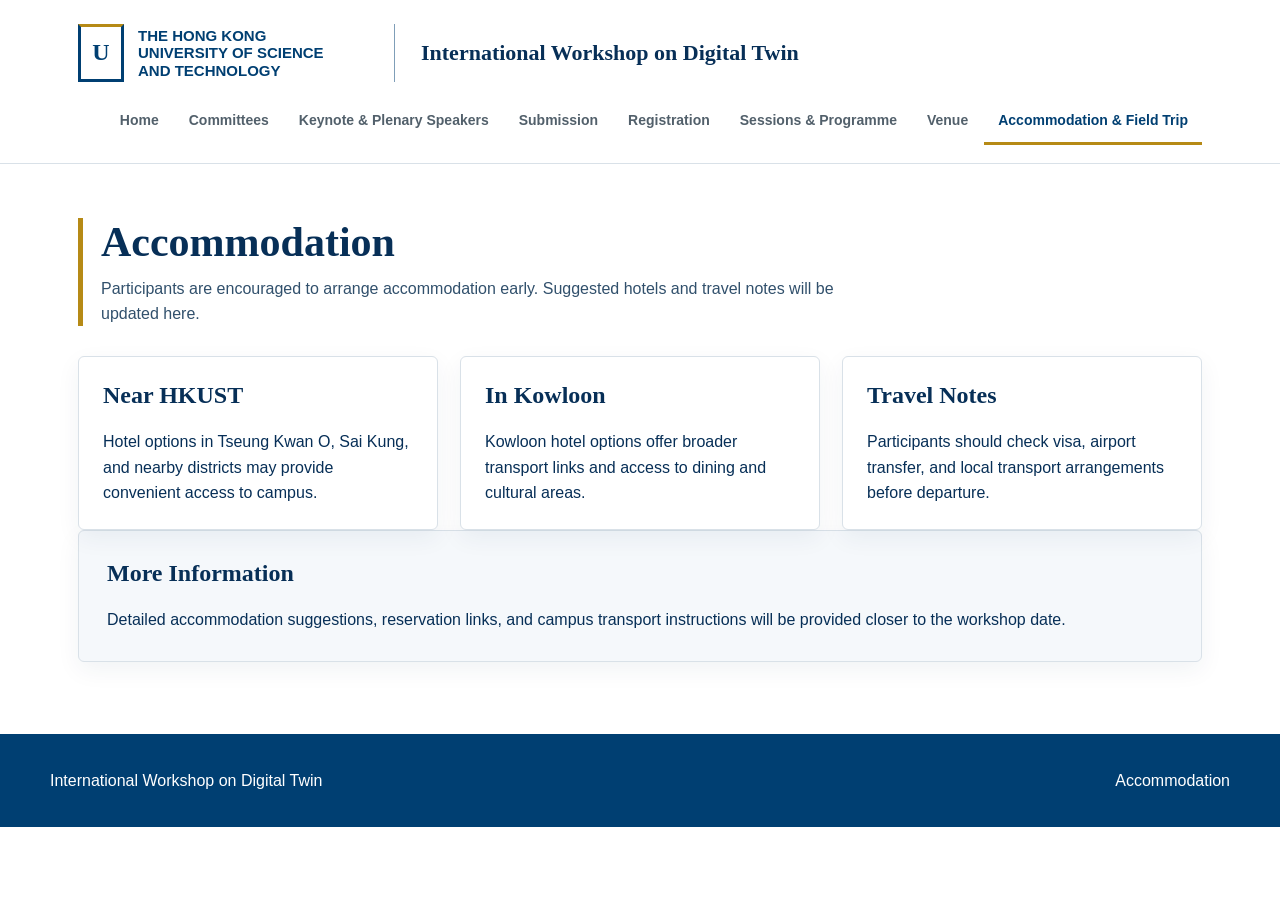
==== accommodation.html @ 2d739a2d "Add files via upload" ====
<!doctype html>
<html lang="en">
<head>
  <meta charset="utf-8">
  <meta name="viewport" content="width=device-width, initial-scale=1">
  <title>Accommodation | International Workshop on Digital Twin</title>
  <link rel="stylesheet" href="assets/styles.css">
</head>
<body data-page="accommodation">
  <header class="site-header">
    <div class="masthead"><a class="mark" href="index.html"><span class="crest">U</span><span class="university">The Hong Kong<br>University of Science<br>and Technology</span></a><span class="divider"></span><div class="workshop-title">International Workshop on Digital Twin</div></div>
    <nav class="nav" aria-label="Primary navigation"><a data-page="home" href="index.html">Home</a><a data-page="committees" href="committees.html">Committees</a><a data-page="speakers" href="speakers.html">Keynote &amp; Plenary Speakers</a><a data-page="submission" href="submission.html">Submission</a><a data-page="registration" href="registration.html">Registration</a><a data-page="programme" href="programme.html">Sessions &amp; Programme</a><a data-page="venue" href="venue.html">Venue</a><a data-page="accommodation" href="accommodation.html">Accommodation &amp; Field Trip</a></nav>
  </header>
  <main class="main">
    <div class="page-title"><h1>Accommodation</h1><p>Participants are encouraged to arrange accommodation early. Suggested hotels and travel notes will be updated here.</p></div>
    <section class="grid">
      <article class="card"><h2>Near HKUST</h2><p>Hotel options in Tseung Kwan O, Sai Kung, and nearby districts may provide convenient access to campus.</p></article>
      <article class="card"><h2>In Kowloon</h2><p>Kowloon hotel options offer broader transport links and access to dining and cultural areas.</p></article>
      <article class="card"><h2>Travel Notes</h2><p>Participants should check visa, airport transfer, and local transport arrangements before departure.</p></article>
    </section>
    <section class="notice"><h2>More Information</h2><p>Detailed accommodation suggestions, reservation links, and campus transport instructions will be provided closer to the workshop date.</p></section>
  </main>
  <footer class="site-footer"><div class="footer-inner"><p>International Workshop on Digital Twin</p><p>Accommodation</p></div></footer>
  <script src="assets/site.js"></script>
</body>
</html>
---- assets/styles.css ----
:root {
  --ink: #072f57;
  --ink-soft: #31506c;
  --hkust-blue: #003f72;
  --hkust-gold: #b68a16;
  --line: #d9e1e8;
  --panel: #f5f8fb;
  --white: #ffffff;
  --accent: #1c7c8c;
  --shadow: 0 18px 42px rgba(7, 47, 87, 0.12);
}

* {
  box-sizing: border-box;
}

body {
  margin: 0;
  color: var(--ink);
  font-family: "Aptos", "Segoe UI", sans-serif;
  background: var(--white);
  line-height: 1.58;
}

a {
  color: inherit;
  text-decoration: none;
}

.site-header {
  border-bottom: 1px solid var(--line);
  background: rgba(255, 255, 255, 0.96);
  position: sticky;
  top: 0;
  z-index: 20;
}

.masthead {
  max-width: 1180px;
  margin: 0 auto;
  padding: 24px 28px 16px;
  display: flex;
  align-items: center;
  gap: 26px;
}

.mark {
  display: flex;
  align-items: center;
  gap: 14px;
  min-width: 290px;
}

.crest {
  width: 46px;
  height: 58px;
  border: 3px solid var(--hkust-blue);
  border-top-color: var(--hkust-gold);
  display: grid;
  place-items: center;
  font-family: Georgia, serif;
  font-size: 24px;
  font-weight: 700;
  color: var(--hkust-blue);
}

.university {
  font-size: 15px;
  line-height: 1.15;
  text-transform: uppercase;
  color: var(--hkust-blue);
  font-weight: 650;
}

.divider {
  width: 1px;
  align-self: stretch;
  background: var(--hkust-blue);
  opacity: 0.5;
}

.workshop-title {
  font-family: Georgia, "Times New Roman", serif;
  font-size: 22px;
  line-height: 1.22;
  font-weight: 700;
  max-width: 560px;
}

.nav {
  max-width: 1180px;
  margin: 0 auto;
  padding: 0 28px 18px;
  display: flex;
  justify-content: flex-end;
  gap: 2px;
  flex-wrap: wrap;
}

.nav a {
  padding: 11px 14px;
  color: #52606b;
  font-weight: 650;
  font-size: 14px;
  border-bottom: 3px solid transparent;
}

.nav a:hover,
.nav a.active {
  color: var(--hkust-blue);
  border-bottom-color: var(--hkust-gold);
}

.hero {
  min-height: 430px;
  display: grid;
  align-items: end;
  background:
    linear-gradient(90deg, rgba(0, 63, 114, 0.94), rgba(0, 63, 114, 0.74) 48%, rgba(0, 63, 114, 0.2)),
    url("hero-digital-twin.svg") center right / cover no-repeat;
}

.hero-inner {
  width: min(1180px, 100%);
  margin: 0 auto;
  padding: 76px 28px 58px;
  color: var(--white);
}

.eyebrow {
  margin: 0 0 16px;
  color: #f3d47b;
  font-weight: 700;
  text-transform: uppercase;
  font-size: 13px;
}

h1,
h2,
h3 {
  font-family: Georgia, "Times New Roman", serif;
  line-height: 1.18;
  color: var(--ink);
}

.hero h1 {
  margin: 0;
  color: var(--white);
  max-width: 760px;
  font-size: clamp(36px, 6vw, 66px);
  font-weight: 700;
}

.hero .lead {
  max-width: 720px;
  margin: 20px 0 0;
  font-size: 19px;
  color: #e7f1f8;
}

.hero-actions {
  margin-top: 30px;
  display: flex;
  gap: 12px;
  flex-wrap: wrap;
}

.button {
  display: inline-flex;
  align-items: center;
  min-height: 44px;
  padding: 10px 18px;
  border: 1px solid rgba(255, 255, 255, 0.62);
  font-weight: 750;
  background: var(--white);
  color: var(--hkust-blue);
}

.button.secondary {
  background: transparent;
  color: var(--white);
}

.main {
  max-width: 1180px;
  margin: 0 auto;
  padding: 54px 28px 72px;
}

.page-title {
  margin-bottom: 30px;
  border-left: 5px solid var(--hkust-gold);
  padding-left: 18px;
}

.page-title h1 {
  margin: 0 0 8px;
  font-size: 42px;
}

.page-title p {
  margin: 0;
  color: var(--ink-soft);
  max-width: 760px;
}

.grid {
  display: grid;
  grid-template-columns: repeat(3, minmax(0, 1fr));
  gap: 22px;
}

.two-col {
  display: grid;
  grid-template-columns: 1.15fr 0.85fr;
  gap: 34px;
  align-items: start;
}

.card,
.notice,
.person,
.schedule-row {
  border: 1px solid var(--line);
  background: var(--white);
  border-radius: 6px;
  box-shadow: 0 8px 24px rgba(7, 47, 87, 0.06);
}

.card {
  padding: 24px;
}

.card h2,
.card h3,
.notice h2 {
  margin-top: 0;
}

.card p:last-child,
.notice p:last-child {
  margin-bottom: 0;
}

.notice {
  padding: 28px;
  background: var(--panel);
}

.fact-list {
  margin: 0;
  padding: 0;
  list-style: none;
  border-top: 1px solid var(--line);
}

.fact-list li {
  padding: 15px 0;
  border-bottom: 1px solid var(--line);
  display: grid;
  grid-template-columns: 150px 1fr;
  gap: 18px;
}

.fact-list strong {
  color: var(--hkust-blue);
}

.person {
  padding: 20px;
}

.person .role {
  color: var(--accent);
  font-weight: 750;
  margin: 0 0 8px;
}

.person h3 {
  margin: 0;
}

.person p {
  color: var(--ink-soft);
}

.schedule {
  display: grid;
  gap: 14px;
}

.schedule-row {
  display: grid;
  grid-template-columns: 140px 1fr;
  gap: 18px;
  padding: 18px 20px;
}

.time {
  color: var(--hkust-blue);
  font-weight: 800;
}

.venue-band {
  min-height: 270px;
  margin: 28px 0;
  display: grid;
  align-items: end;
  padding: 30px;
  color: var(--white);
  background:
    linear-gradient(180deg, rgba(0, 63, 114, 0.1), rgba(0, 63, 114, 0.88)),
    url("hero-digital-twin.svg") center / cover no-repeat;
}

.venue-band h2 {
  color: var(--white);
  margin: 0;
  max-width: 640px;
}

.site-footer {
  background: var(--hkust-blue);
  color: var(--white);
  padding: 34px 28px;
}

.footer-inner {
  max-width: 1180px;
  margin: 0 auto;
  display: flex;
  justify-content: space-between;
  gap: 24px;
  flex-wrap: wrap;
}

.footer-inner p {
  margin: 0;
}

@media (max-width: 850px) {
  .masthead {
    align-items: flex-start;
    flex-direction: column;
  }

  .divider {
    display: none;
  }

  .nav {
    justify-content: flex-start;
  }

  .hero {
    min-height: 520px;
  }

  .grid,
  .two-col {
    grid-template-columns: 1fr;
  }

  .fact-list li,
  .schedule-row {
    grid-template-columns: 1fr;
  }
}

@media (max-width: 540px) {
  .masthead,
  .nav,
  .hero-inner,
  .main {
    padding-left: 18px;
    padding-right: 18px;
  }

  .mark {
    min-width: 0;
  }

  .page-title h1 {
    font-size: 34px;
  }
}
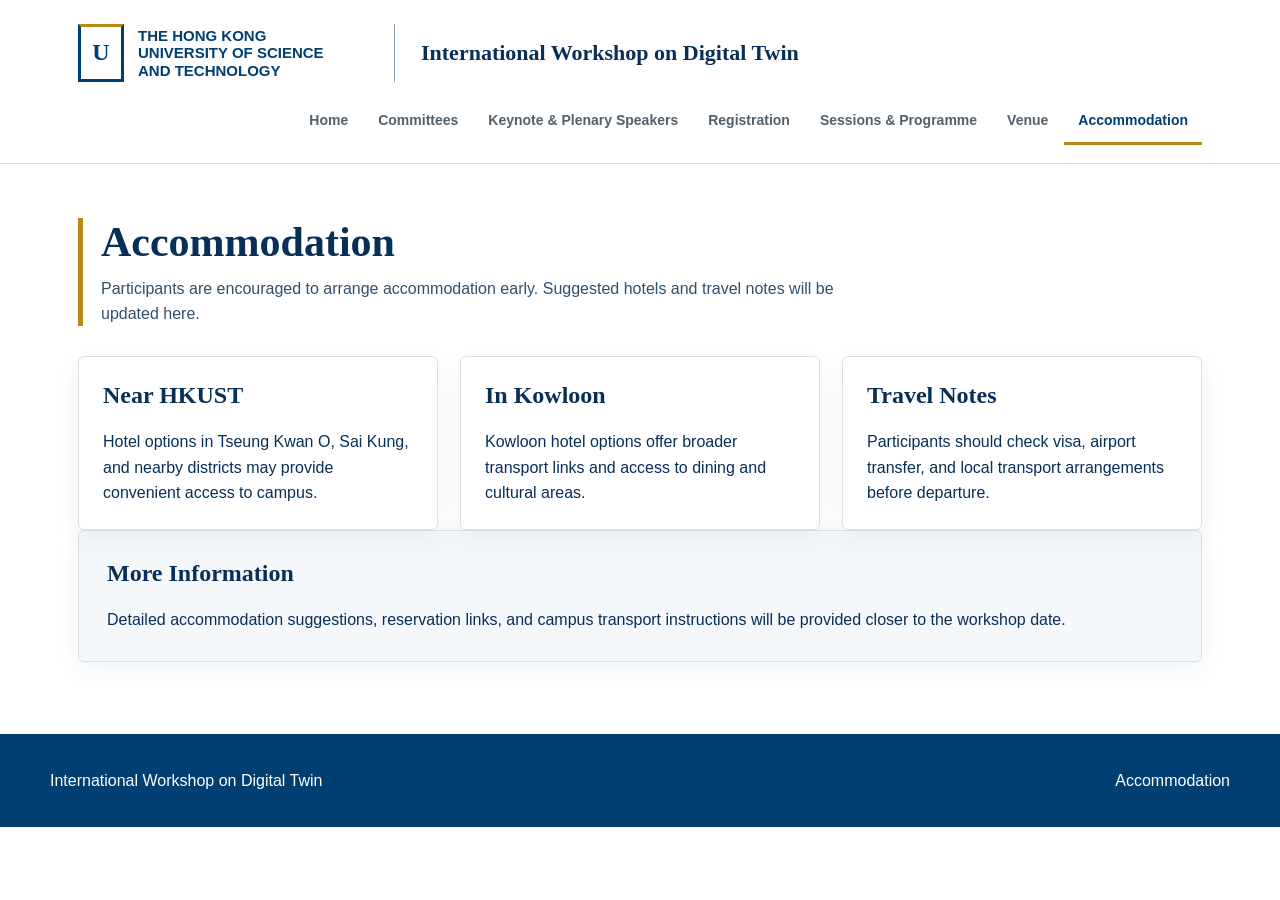
==== commit 847dfd0c: "Add files via upload" ====
--- a/accommodation.html
+++ b/accommodation.html
@@ -9,7 +9,7 @@
 <body data-page="accommodation">
   <header class="site-header">
     <div class="masthead"><a class="mark" href="index.html"><span class="crest">U</span><span class="university">The Hong Kong<br>University of Science<br>and Technology</span></a><span class="divider"></span><div class="workshop-title">International Workshop on Digital Twin</div></div>
-    <nav class="nav" aria-label="Primary navigation"><a data-page="home" href="index.html">Home</a><a data-page="committees" href="committees.html">Committees</a><a data-page="speakers" href="speakers.html">Keynote &amp; Plenary Speakers</a><a data-page="submission" href="submission.html">Submission</a><a data-page="registration" href="registration.html">Registration</a><a data-page="programme" href="programme.html">Sessions &amp; Programme</a><a data-page="venue" href="venue.html">Venue</a><a data-page="accommodation" href="accommodation.html">Accommodation &amp; Field Trip</a></nav>
+    <nav class="nav" aria-label="Primary navigation"><a data-page="home" href="index.html">Home</a><a data-page="committees" href="committees.html">Committees</a><a data-page="speakers" href="speakers.html">Keynote &amp; Plenary Speakers</a><a data-page="registration" href="registration.html">Registration</a><a data-page="programme" href="programme.html">Sessions &amp; Programme</a><a data-page="venue" href="venue.html">Venue</a><a data-page="accommodation" href="accommodation.html">Accommodation</a></nav>
   </header>
   <main class="main">
     <div class="page-title"><h1>Accommodation</h1><p>Participants are encouraged to arrange accommodation early. Suggested hotels and travel notes will be updated here.</p></div>
--- a/assets/styles.css
+++ b/assets/styles.css
@@ -111,6 +111,47 @@
   border-bottom-color: var(--hkust-gold);
 }
 
+.home-page {
+  min-height: 100vh;
+  overflow-x: hidden;
+  background: #061f39;
+}
+
+.home-header {
+  position: absolute;
+  inset: 0 0 auto 0;
+  border-bottom: 0;
+  background: linear-gradient(180deg, rgba(20, 26, 24, 0.34), rgba(20, 26, 24, 0.12) 58%, rgba(20, 26, 24, 0));
+  box-shadow: 0 18px 34px rgba(0, 0, 0, 0.18);
+  z-index: 10;
+}
+
+.home-nav {
+  max-width: 1320px;
+  padding: 22px 24px 0;
+  justify-content: center;
+  gap: 24px;
+  flex-wrap: nowrap;
+}
+
+.home-nav a {
+  color: #ffffff;
+  border-bottom: 0;
+  font-size: 20px;
+  line-height: 1.15;
+  padding: 0 0 10px;
+  text-align: center;
+  white-space: nowrap;
+  text-shadow: 0 2px 12px rgba(0, 0, 0, 0.42);
+}
+
+.home-nav a:hover,
+.home-nav a.active {
+  color: #f4d77e;
+  border-bottom: 0;
+  text-shadow: 0 2px 12px rgba(0, 0, 0, 0.35);
+}
+
 .hero {
   min-height: 430px;
   display: grid;
@@ -118,6 +159,30 @@
   background:
     linear-gradient(90deg, rgba(0, 63, 114, 0.94), rgba(0, 63, 114, 0.74) 48%, rgba(0, 63, 114, 0.2)),
     url("hero-digital-twin.svg") center right / cover no-repeat;
+}
+
+.home-hero {
+  position: relative;
+  min-height: 100vh;
+  align-items: center;
+  overflow: hidden;
+  background: #061f39;
+}
+
+.hero-video {
+  position: absolute;
+  inset: 0;
+  width: 100%;
+  height: 100%;
+  object-fit: cover;
+  z-index: 0;
+}
+
+.hero-overlay {
+  position: absolute;
+  inset: 0;
+  z-index: 1;
+  background: transparent;
 }
 
 .hero-inner {
@@ -125,6 +190,54 @@
   margin: 0 auto;
   padding: 76px 28px 58px;
   color: var(--white);
+}
+
+.home-hero-inner {
+  position: absolute;
+  left: 50%;
+  top: 43%;
+  transform: translate(-50%, -50%);
+  z-index: 2;
+  width: 100vw;
+  padding: 0 40px;
+  text-align: center;
+  display: flex;
+  flex-direction: column;
+  align-items: center;
+}
+
+.home-hero h1 {
+  width: 100%;
+  max-width: none !important;
+  margin: 0 auto !important;
+  padding: 0 !important;
+  color: #ffffff;
+  font-size: clamp(44px, 4.2vw, 72px);
+  line-height: 1.16;
+  font-weight: 700;
+  text-align: center !important;
+  text-shadow: 0 4px 20px rgba(0, 0, 0, 0.48);
+}
+
+.home-hero h1 span {
+  display: block;
+  width: 100%;
+  text-align: center !important;
+  white-space: nowrap;
+}
+
+.hero-date {
+  width: auto;
+  margin: 22px 0 0;
+  padding: 0;
+  color: #ffffff;
+  background: transparent;
+  backdrop-filter: none;
+  font-family: Georgia, "Times New Roman", serif;
+  font-size: 30px;
+  line-height: 1.25;
+  font-weight: 700;
+  text-shadow: 0 3px 12px rgba(0, 0, 0, 0.24);
 }
 
 .eyebrow {
@@ -356,6 +469,39 @@
     min-height: 520px;
   }
 
+  .home-hero {
+    min-height: 100vh;
+  }
+
+  .home-nav {
+    justify-content: center;
+    gap: 12px;
+    padding-top: 18px;
+    flex-wrap: wrap;
+  }
+
+  .home-nav a {
+    font-size: 15px;
+    max-width: 150px;
+  }
+
+  .home-hero-inner {
+    padding: 0 20px;
+  }
+
+  .home-hero h1 {
+    font-size: 34px;
+    padding: 0 24px;
+  }
+
+  .home-hero h1 span {
+    white-space: normal;
+  }
+
+  .hero-date {
+    font-size: 24px;
+  }
+
   .grid,
   .two-col {
     grid-template-columns: 1fr;
@@ -383,4 +529,22 @@
   .page-title h1 {
     font-size: 34px;
   }
-}
+
+  .home-nav {
+    gap: 8px;
+  }
+
+  .home-nav a {
+    font-size: 13px;
+    max-width: 116px;
+  }
+
+  .home-hero h1 {
+    font-size: 34px;
+    padding: 0 18px;
+  }
+
+  .hero-date {
+    font-size: 20px;
+  }
+}
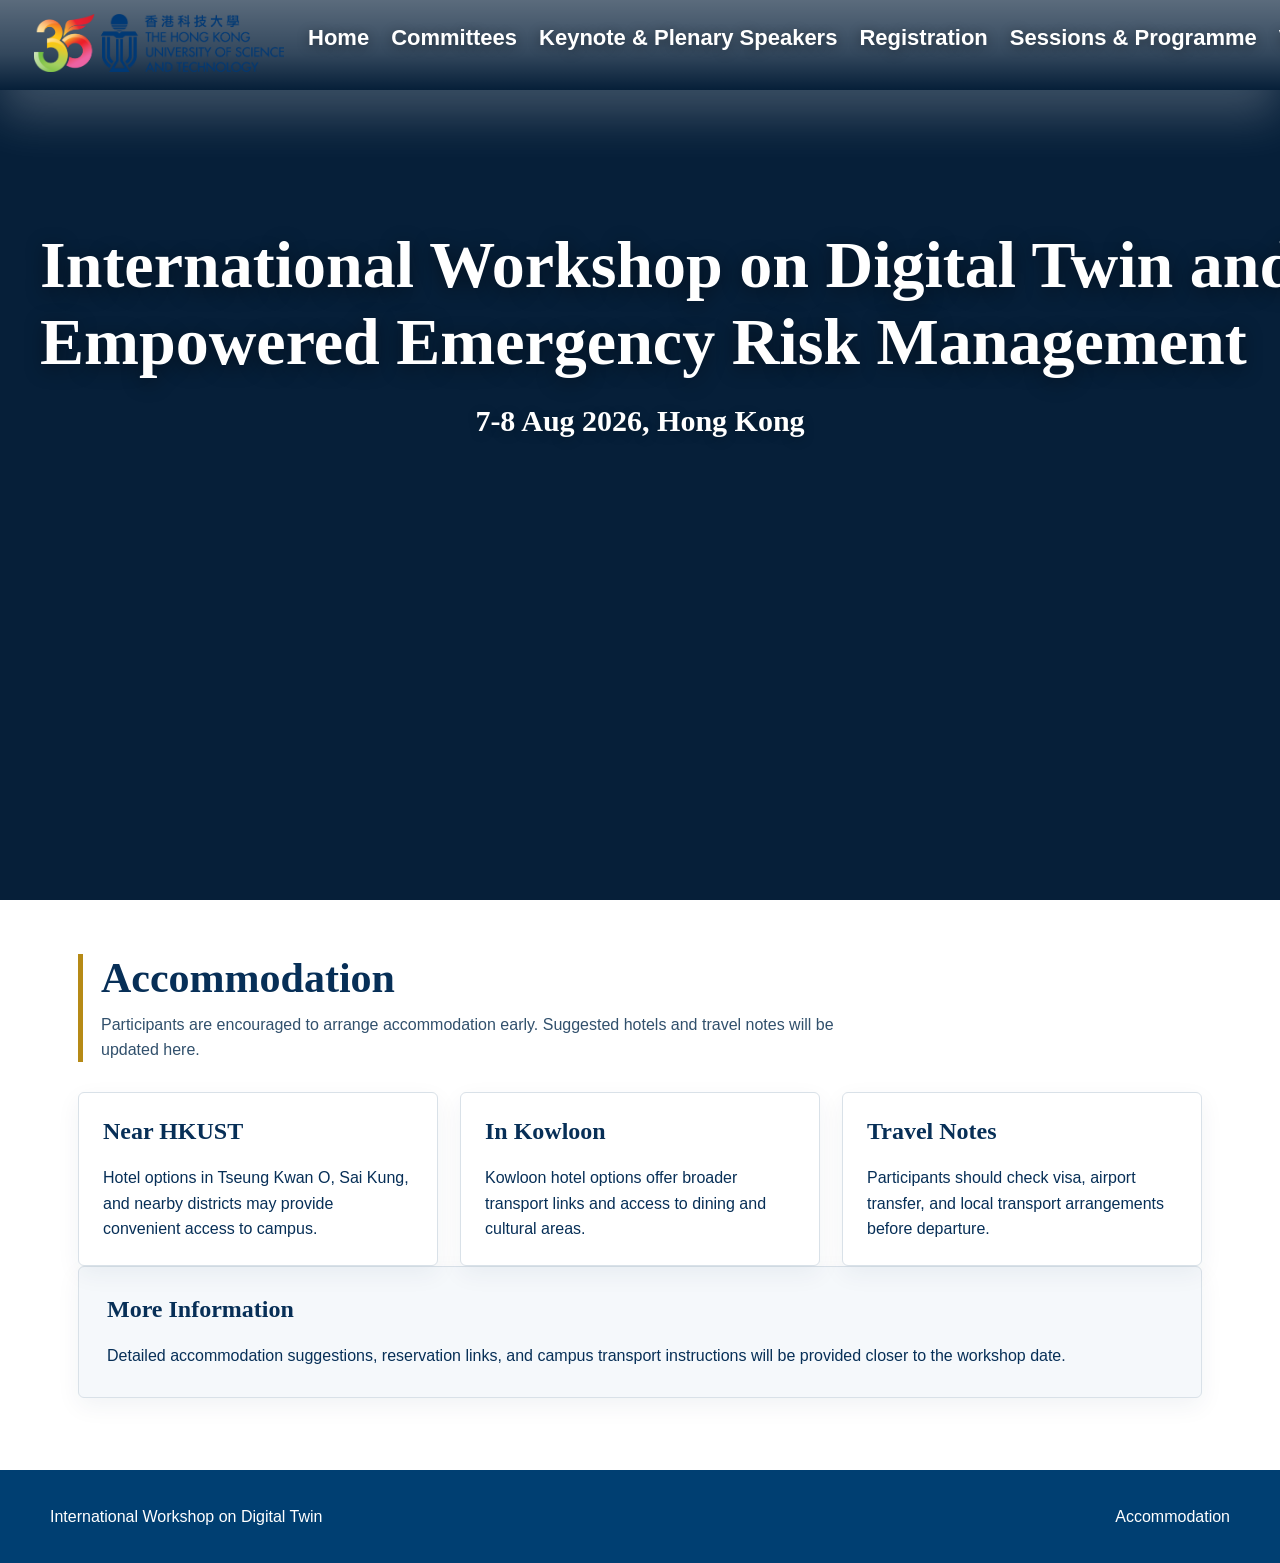
==== commit 8a9bf511: "Add files via upload" ====
--- a/accommodation.html
+++ b/accommodation.html
@@ -4,13 +4,23 @@
   <meta charset="utf-8">
   <meta name="viewport" content="width=device-width, initial-scale=1">
   <title>Accommodation | International Workshop on Digital Twin</title>
-  <link rel="stylesheet" href="assets/styles.css">
+  <link rel="stylesheet" href="./assets/styles.css?v=18">
 </head>
-<body data-page="accommodation">
-  <header class="site-header">
-    <div class="masthead"><a class="mark" href="index.html"><span class="crest">U</span><span class="university">The Hong Kong<br>University of Science<br>and Technology</span></a><span class="divider"></span><div class="workshop-title">International Workshop on Digital Twin</div></div>
-    <nav class="nav" aria-label="Primary navigation"><a data-page="home" href="index.html">Home</a><a data-page="committees" href="committees.html">Committees</a><a data-page="speakers" href="speakers.html">Keynote &amp; Plenary Speakers</a><a data-page="registration" href="registration.html">Registration</a><a data-page="programme" href="programme.html">Sessions &amp; Programme</a><a data-page="venue" href="venue.html">Venue</a><a data-page="accommodation" href="accommodation.html">Accommodation</a></nav>
+<body data-page="accommodation" class="home-page">
+  <header class="site-header home-header">
+    <a class="home-brand" href="index.html" aria-label="HKUST">
+      <img src="./assets/sponsors/hkust-logo.png" alt="The Hong Kong University of Science and Technology">
+    </a>
+    <nav class="nav home-nav" aria-label="Primary navigation"><a data-page="home" href="index.html">Home</a><a data-page="committees" href="committees.html">Committees</a><a data-page="speakers" href="speakers.html">Keynote &amp; Plenary Speakers</a><a data-page="registration" href="registration.html">Registration</a><a data-page="programme" href="programme.html">Sessions &amp; Programme</a><a data-page="venue" href="venue.html">Venue</a><a data-page="accommodation" href="accommodation.html">Accommodation</a></nav>
   </header>
+
+  <section class="hero home-hero subpage-hero" aria-label="International Workshop on Digital Twin">
+    <div class="subpage-hero-overlay"></div>
+    <div class="hero-inner home-hero-inner">
+      <h1><span>International Workshop on Digital Twin and AI</span><span>Empowered Emergency Risk Management</span></h1>
+      <p class="hero-date">7-8 Aug 2026, Hong Kong</p>
+    </div>
+  </section>
   <main class="main">
     <div class="page-title"><h1>Accommodation</h1><p>Participants are encouraged to arrange accommodation early. Suggested hotels and travel notes will be updated here.</p></div>
     <section class="grid">
--- a/assets/styles.css
+++ b/assets/styles.css
@@ -112,32 +112,49 @@
 }
 
 .home-page {
-  min-height: 100vh;
   overflow-x: hidden;
-  background: #061f39;
+  background: #ffffff;
 }
 
 .home-header {
   position: absolute;
   inset: 0 0 auto 0;
   border-bottom: 0;
-  background: linear-gradient(180deg, rgba(20, 26, 24, 0.34), rgba(20, 26, 24, 0.12) 58%, rgba(20, 26, 24, 0));
-  box-shadow: 0 18px 34px rgba(0, 0, 0, 0.18);
+  background: linear-gradient(180deg, rgba(255, 255, 255, 0.34), rgba(255, 255, 255, 0.18) 60%, rgba(255, 255, 255, 0));
+  box-shadow: 0 26px 48px rgba(255, 255, 255, 0.22);
   z-index: 10;
+  display: flex;
+  align-items: center;
+  gap: 24px;
+  padding: 14px 34px 18px;
+}
+
+.home-brand {
+  flex: 0 0 250px;
+  display: flex;
+  align-items: center;
+}
+
+.home-brand img {
+  display: block;
+  width: 250px;
+  height: auto;
 }
 
 .home-nav {
-  max-width: 1320px;
-  padding: 22px 24px 0;
+  flex: 1;
+  max-width: none;
+  margin: 0;
+  padding: 0;
   justify-content: center;
-  gap: 24px;
+  gap: 22px;
   flex-wrap: nowrap;
 }
 
 .home-nav a {
   color: #ffffff;
   border-bottom: 0;
-  font-size: 20px;
+  font-size: 22px;
   line-height: 1.15;
   padding: 0 0 10px;
   text-align: center;
@@ -147,9 +164,9 @@
 
 .home-nav a:hover,
 .home-nav a.active {
-  color: #f4d77e;
+  color: #000000;
   border-bottom: 0;
-  text-shadow: 0 2px 12px rgba(0, 0, 0, 0.35);
+  text-shadow: 0 1px 10px rgba(255, 255, 255, 0.45);
 }
 
 .hero {
@@ -167,6 +184,93 @@
   align-items: center;
   overflow: hidden;
   background: #061f39;
+}
+
+.home-content {
+  width: 100%;
+  background: #ffffff;
+  padding: 54px 28px 76px;
+}
+
+.welcome-panel {
+  max-width: 980px;
+  margin: 0 auto;
+  color: #00539b;
+  font-family: Georgia, "Times New Roman", serif;
+}
+
+.welcome-panel h2 {
+  display: inline-block;
+  margin: 0 0 28px;
+  padding-bottom: 8px;
+  color: #1d5f95;
+  border-bottom: 4px solid #0d6eb8;
+  font-size: 32px;
+  line-height: 1.1;
+}
+
+.welcome-panel p {
+  margin: 0 0 28px;
+  font-size: 24px;
+  line-height: 1.18;
+  text-align: justify;
+}
+
+.welcome-panel p:last-child {
+  margin-bottom: 0;
+}
+
+.partners-panel {
+  max-width: 980px;
+  margin: 58px auto 0;
+  font-family: Georgia, "Times New Roman", serif;
+}
+
+.partners-panel h2 {
+  margin: 0 0 26px;
+  color: #1d5f95;
+  font-size: 30px;
+  line-height: 1.1;
+}
+
+.partners-panel h2:not(:first-child) {
+  margin-top: 58px;
+}
+
+.logo-grid {
+  display: grid;
+  grid-template-columns: repeat(2, minmax(0, 1fr));
+  column-gap: 120px;
+  row-gap: 38px;
+  align-items: center;
+}
+
+.logo-card {
+  margin: 0;
+  display: flex;
+  align-items: center;
+  min-height: 120px;
+}
+
+.logo-card img {
+  display: block;
+  max-width: 100%;
+  max-height: 110px;
+  object-fit: contain;
+}
+
+.logo-wide img {
+  width: min(100%, 360px);
+}
+
+.logo-mark img {
+  width: min(100%, 360px);
+  max-height: 110px;
+}
+
+.compact-logo img {
+  width: min(100%, 360px);
+  max-height: 90px;
 }
 
 .hero-video {
@@ -176,6 +280,7 @@
   height: 100%;
   object-fit: cover;
   z-index: 0;
+  filter: brightness(1.74) saturate(1.08) contrast(0.94);
 }
 
 .hero-overlay {
@@ -183,6 +288,7 @@
   inset: 0;
   z-index: 1;
   background: transparent;
+  backdrop-filter: none;
 }
 
 .hero-inner {
@@ -195,7 +301,7 @@
 .home-hero-inner {
   position: absolute;
   left: 50%;
-  top: 43%;
+  top: 37%;
   transform: translate(-50%, -50%);
   z-index: 2;
   width: 100vw;
@@ -480,6 +586,20 @@
     flex-wrap: wrap;
   }
 
+  .home-header {
+    align-items: flex-start;
+    flex-direction: column;
+    padding: 14px 20px 18px;
+  }
+
+  .home-brand {
+    flex-basis: auto;
+  }
+
+  .home-brand img {
+    width: 220px;
+  }
+
   .home-nav a {
     font-size: 15px;
     max-width: 150px;
@@ -500,6 +620,20 @@
 
   .hero-date {
     font-size: 24px;
+  }
+
+  .welcome-panel p {
+    font-size: 20px;
+    line-height: 1.28;
+  }
+
+  .logo-grid {
+    grid-template-columns: 1fr;
+    row-gap: 26px;
+  }
+
+  .logo-card {
+    min-height: 90px;
   }
 
   .grid,
@@ -547,4 +681,21 @@
   .hero-date {
     font-size: 20px;
   }
-}
+
+  .home-content {
+    padding: 42px 18px 58px;
+  }
+
+  .welcome-panel h2 {
+    font-size: 28px;
+  }
+
+  .welcome-panel p {
+    font-size: 18px;
+    text-align: left;
+  }
+
+  .partners-panel h2 {
+    font-size: 28px;
+  }
+}
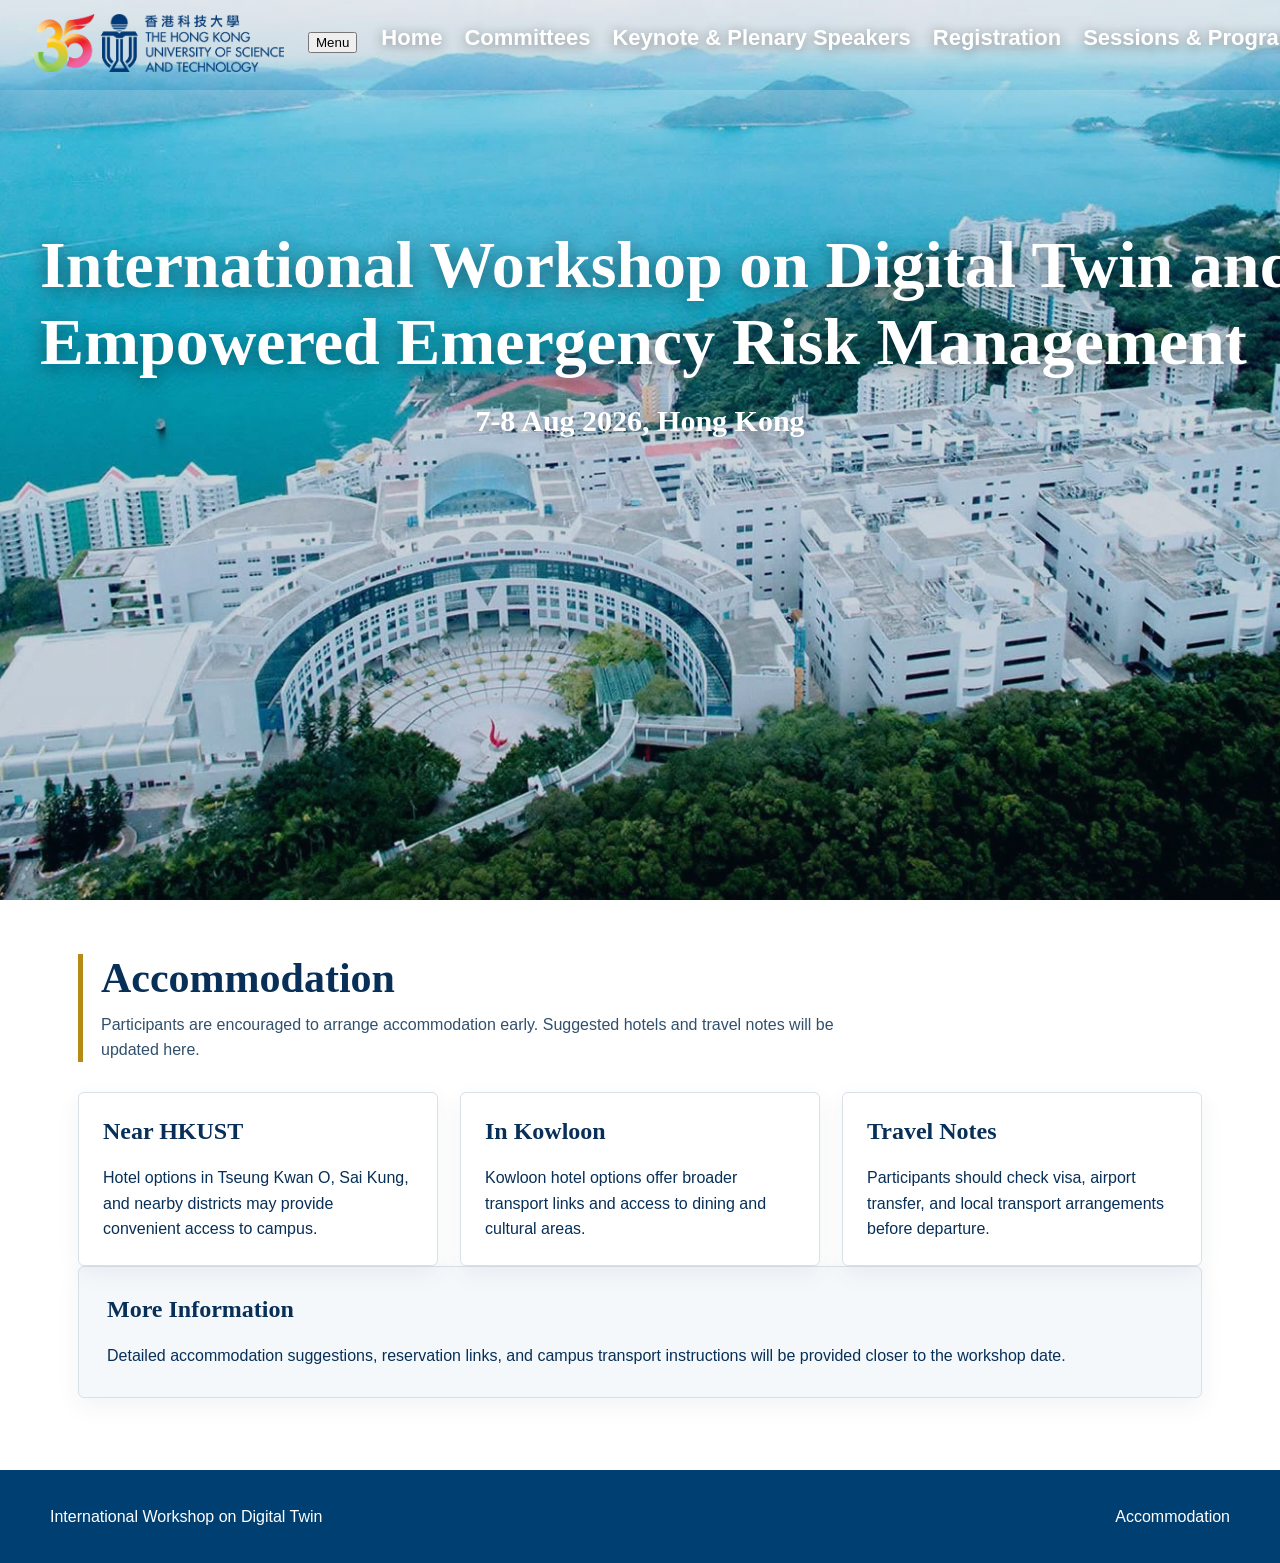
==== commit 396fb11d: "Add files via upload" ====
--- a/accommodation.html
+++ b/accommodation.html
@@ -4,14 +4,15 @@
   <meta charset="utf-8">
   <meta name="viewport" content="width=device-width, initial-scale=1">
   <title>Accommodation | International Workshop on Digital Twin</title>
-  <link rel="stylesheet" href="./assets/styles.css?v=18">
+  <link rel="stylesheet" href="./assets/styles.css?v=20">
 </head>
 <body data-page="accommodation" class="home-page">
   <header class="site-header home-header">
     <a class="home-brand" href="index.html" aria-label="HKUST">
       <img src="./assets/sponsors/hkust-logo.png" alt="The Hong Kong University of Science and Technology">
     </a>
-    <nav class="nav home-nav" aria-label="Primary navigation"><a data-page="home" href="index.html">Home</a><a data-page="committees" href="committees.html">Committees</a><a data-page="speakers" href="speakers.html">Keynote &amp; Plenary Speakers</a><a data-page="registration" href="registration.html">Registration</a><a data-page="programme" href="programme.html">Sessions &amp; Programme</a><a data-page="venue" href="venue.html">Venue</a><a data-page="accommodation" href="accommodation.html">Accommodation</a></nav>
+    <button class="nav-toggle" type="button" aria-controls="primary-navigation" aria-expanded="false">Menu</button>
+    <nav class="nav home-nav" id="primary-navigation" aria-label="Primary navigation"><a data-page="home" href="index.html">Home</a><a data-page="committees" href="committees.html">Committees</a><a data-page="speakers" href="speakers.html">Keynote &amp; Plenary Speakers</a><a data-page="registration" href="registration.html">Registration</a><a data-page="programme" href="programme.html">Sessions &amp; Programme</a><a data-page="venue" href="venue.html">Venue</a><a data-page="accommodation" href="accommodation.html">Accommodation</a></nav>
   </header>
 
   <section class="hero home-hero subpage-hero" aria-label="International Workshop on Digital Twin">
--- a/assets/styles.css
+++ b/assets/styles.css
@@ -186,6 +186,19 @@
   background: #061f39;
 }
 
+.subpage-hero {
+  background:
+    linear-gradient(180deg, rgba(8, 24, 36, 0.05), rgba(8, 24, 36, 0.12)),
+    url("hkust-campus.svg") center center / cover no-repeat;
+}
+
+.subpage-hero-overlay {
+  position: absolute;
+  inset: 0;
+  z-index: 1;
+  background: rgba(0, 45, 80, 0.1);
+}
+
 .home-content {
   width: 100%;
   background: #ffffff;
@@ -271,6 +284,95 @@
 .compact-logo img {
   width: min(100%, 360px);
   max-height: 90px;
+}
+
+.registration-main {
+  background: #ffffff;
+  padding: 58px 28px 78px;
+}
+
+.registration-panel {
+  max-width: 980px;
+  margin: 0 auto;
+  color: #0050a4;
+  font-family: Georgia, "Times New Roman", serif;
+}
+
+.registration-panel h1 {
+  margin: 0 0 30px;
+  color: #0050a4;
+  font-size: 38px;
+  line-height: 1.12;
+}
+
+.registration-table {
+  width: 100%;
+  border-collapse: collapse;
+  margin: 0 0 30px;
+  color: #0050a4;
+  font-size: 24px;
+  line-height: 1.15;
+  border-top: 3px solid #0068d8;
+  border-bottom: 3px solid #0068d8;
+}
+
+.registration-table th,
+.registration-table td {
+  padding: 9px 12px;
+  text-align: left;
+  vertical-align: middle;
+  border-bottom: 2px solid #0068d8;
+}
+
+.registration-table th + th,
+.registration-table td + td {
+  border-left: 2px solid #0068d8;
+}
+
+.registration-table tbody tr:last-child td {
+  border-bottom: 0;
+}
+
+.registration-table th {
+  font-weight: 700;
+}
+
+.registration-notes {
+  margin: 0;
+  padding-left: 24px;
+  color: #0050a4;
+  font-size: 24px;
+  line-height: 1.33;
+}
+
+.registration-notes li {
+  margin: 4px 0;
+}
+
+.registration-action {
+  display: flex;
+  justify-content: center;
+  margin-top: 56px;
+}
+
+.registration-button {
+  display: inline-flex;
+  align-items: center;
+  justify-content: center;
+  min-width: 210px;
+  min-height: 58px;
+  padding: 12px 32px;
+  border-radius: 999px;
+  background: #0965b4;
+  color: #ffffff;
+  font-size: 26px;
+  line-height: 1;
+  font-weight: 700;
+  box-shadow: 0 10px 22px rgba(0, 80, 164, 0.18);
+}
+
+.registration-button:hover {
+  background: #004f96;
 }
 
 .hero-video {
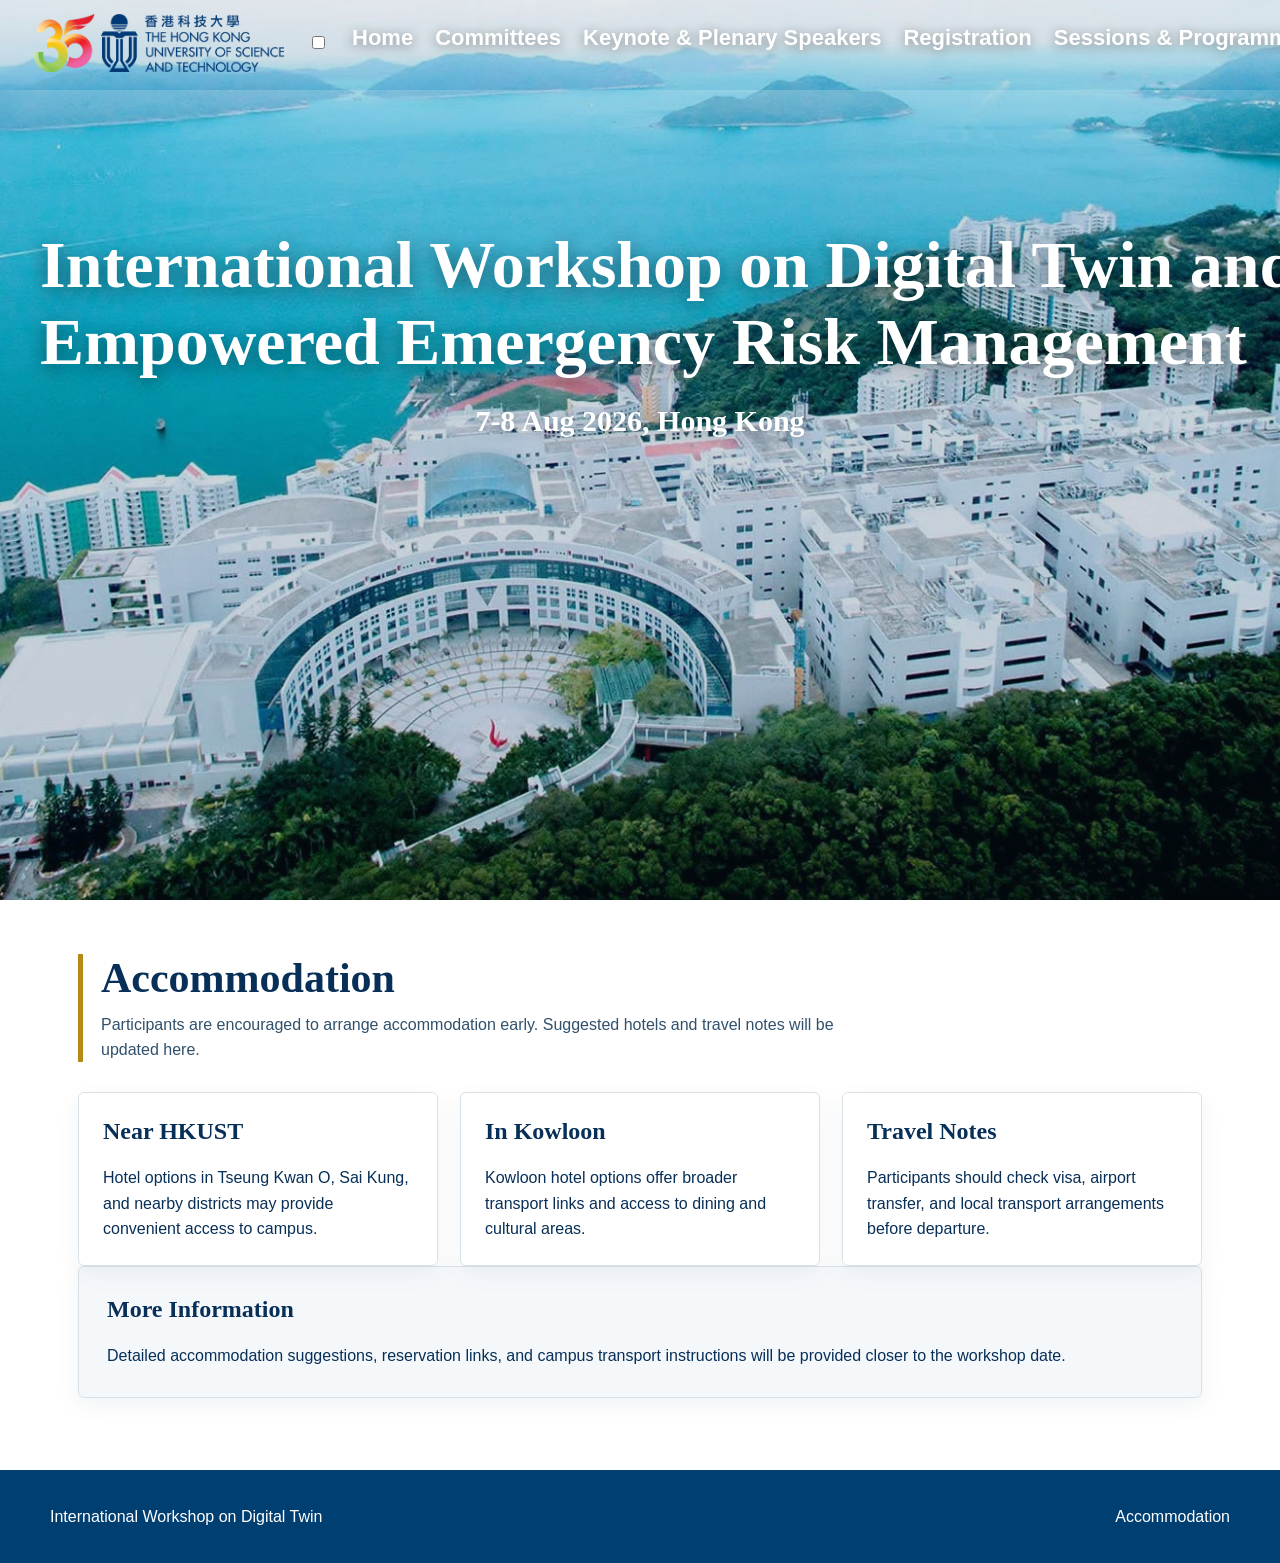
==== commit c5fdd911: "Add files via upload" ====
--- a/accommodation.html
+++ b/accommodation.html
@@ -1,17 +1,17 @@
-<!doctype html>
+﻿<!doctype html>
 <html lang="en">
 <head>
   <meta charset="utf-8">
   <meta name="viewport" content="width=device-width, initial-scale=1">
   <title>Accommodation | International Workshop on Digital Twin</title>
-  <link rel="stylesheet" href="./assets/styles.css?v=20">
+  <link rel="stylesheet" href="./assets/styles.css?v=23">
 </head>
 <body data-page="accommodation" class="home-page">
   <header class="site-header home-header">
     <a class="home-brand" href="index.html" aria-label="HKUST">
       <img src="./assets/sponsors/hkust-logo.png" alt="The Hong Kong University of Science and Technology">
     </a>
-    <button class="nav-toggle" type="button" aria-controls="primary-navigation" aria-expanded="false">Menu</button>
+    <input class="nav-toggle-checkbox" type="checkbox" id="nav-toggle"><label class="nav-toggle" for="nav-toggle" aria-label="Toggle navigation">Menu</label>
     <nav class="nav home-nav" id="primary-navigation" aria-label="Primary navigation"><a data-page="home" href="index.html">Home</a><a data-page="committees" href="committees.html">Committees</a><a data-page="speakers" href="speakers.html">Keynote &amp; Plenary Speakers</a><a data-page="registration" href="registration.html">Registration</a><a data-page="programme" href="programme.html">Sessions &amp; Programme</a><a data-page="venue" href="venue.html">Venue</a><a data-page="accommodation" href="accommodation.html">Accommodation</a></nav>
   </header>
 
@@ -35,3 +35,6 @@
   <script src="assets/site.js"></script>
 </body>
 </html>
+
+
+
--- a/assets/styles.css
+++ b/assets/styles.css
@@ -139,6 +139,35 @@
   display: block;
   width: 250px;
   height: auto;
+}
+
+.nav-toggle {
+  display: none;
+  appearance: none;
+  border: 1px solid rgba(255, 255, 255, 0.48);
+  border-radius: 999px;
+  background: rgba(255, 255, 255, 0.22);
+  color: #ffffff;
+  font: inherit;
+  font-size: 16px;
+  font-weight: 800;
+  line-height: 1;
+  padding: 10px 18px;
+  text-shadow: 0 2px 10px rgba(0, 0, 0, 0.35);
+  cursor: pointer;
+}
+
+.nav-toggle::before {
+  content: "";
+  display: inline-block;
+  width: 18px;
+  height: 12px;
+  margin-right: 9px;
+  background:
+    linear-gradient(#fff, #fff) 0 0 / 100% 2px no-repeat,
+    linear-gradient(#fff, #fff) 0 5px / 100% 2px no-repeat,
+    linear-gradient(#fff, #fff) 0 10px / 100% 2px no-repeat;
+  vertical-align: -1px;
 }
 
 .home-nav {
@@ -681,30 +710,65 @@
     min-height: 100vh;
   }
 
-  .home-nav {
-    justify-content: center;
+  .home-header {
+    display: grid;
+    grid-template-columns: minmax(0, 1fr) auto;
+    align-items: center;
     gap: 12px;
-    padding-top: 18px;
-    flex-wrap: wrap;
-  }
-
-  .home-header {
-    align-items: flex-start;
-    flex-direction: column;
-    padding: 14px 20px 18px;
+    padding: 12px 16px;
   }
 
   .home-brand {
     flex-basis: auto;
+    min-width: 0;
   }
 
   .home-brand img {
-    width: 220px;
+    width: min(230px, 66vw);
+  }
+
+  .nav-toggle {
+    display: inline-flex;
+    align-items: center;
+    justify-self: end;
+  }
+
+  .home-header .home-nav {
+    grid-column: 1 / -1;
+    display: none !important;
+    width: 100%;
+    margin-top: 8px;
+    padding: 10px 0 4px;
+    flex-direction: column;
+    align-items: stretch;
+    gap: 0;
+    background: rgba(255, 255, 255, 0.88);
+    border: 1px solid rgba(255, 255, 255, 0.45);
+    border-radius: 8px;
+    box-shadow: 0 16px 36px rgba(0, 0, 0, 0.2);
+    backdrop-filter: blur(8px);
+  }
+
+  .home-header.nav-open .home-nav {
+    display: flex !important;
   }
 
   .home-nav a {
-    font-size: 15px;
-    max-width: 150px;
+    width: 100%;
+    max-width: none;
+    padding: 12px 18px;
+    color: #073a61;
+    font-size: 17px;
+    text-align: left;
+    text-shadow: none;
+    white-space: normal;
+  }
+
+  .home-nav a:hover,
+  .home-nav a.active {
+    color: #000000;
+    background: rgba(0, 80, 150, 0.08);
+    text-shadow: none;
   }
 
   .home-hero-inner {
@@ -712,7 +776,7 @@
   }
 
   .home-hero h1 {
-    font-size: 34px;
+    font-size: 30px;
     padding: 0 24px;
   }
 
@@ -721,7 +785,7 @@
   }
 
   .hero-date {
-    font-size: 24px;
+    font-size: 18px;
   }
 
   .welcome-panel p {
@@ -767,21 +831,21 @@
   }
 
   .home-nav {
-    gap: 8px;
+    gap: 0;
   }
 
   .home-nav a {
-    font-size: 13px;
-    max-width: 116px;
+    font-size: 16px;
   }
 
   .home-hero h1 {
-    font-size: 34px;
+    font-size: 28px;
     padding: 0 18px;
+    line-height: 1.12;
   }
 
   .hero-date {
-    font-size: 20px;
+    font-size: 17px;
   }
 
   .home-content {
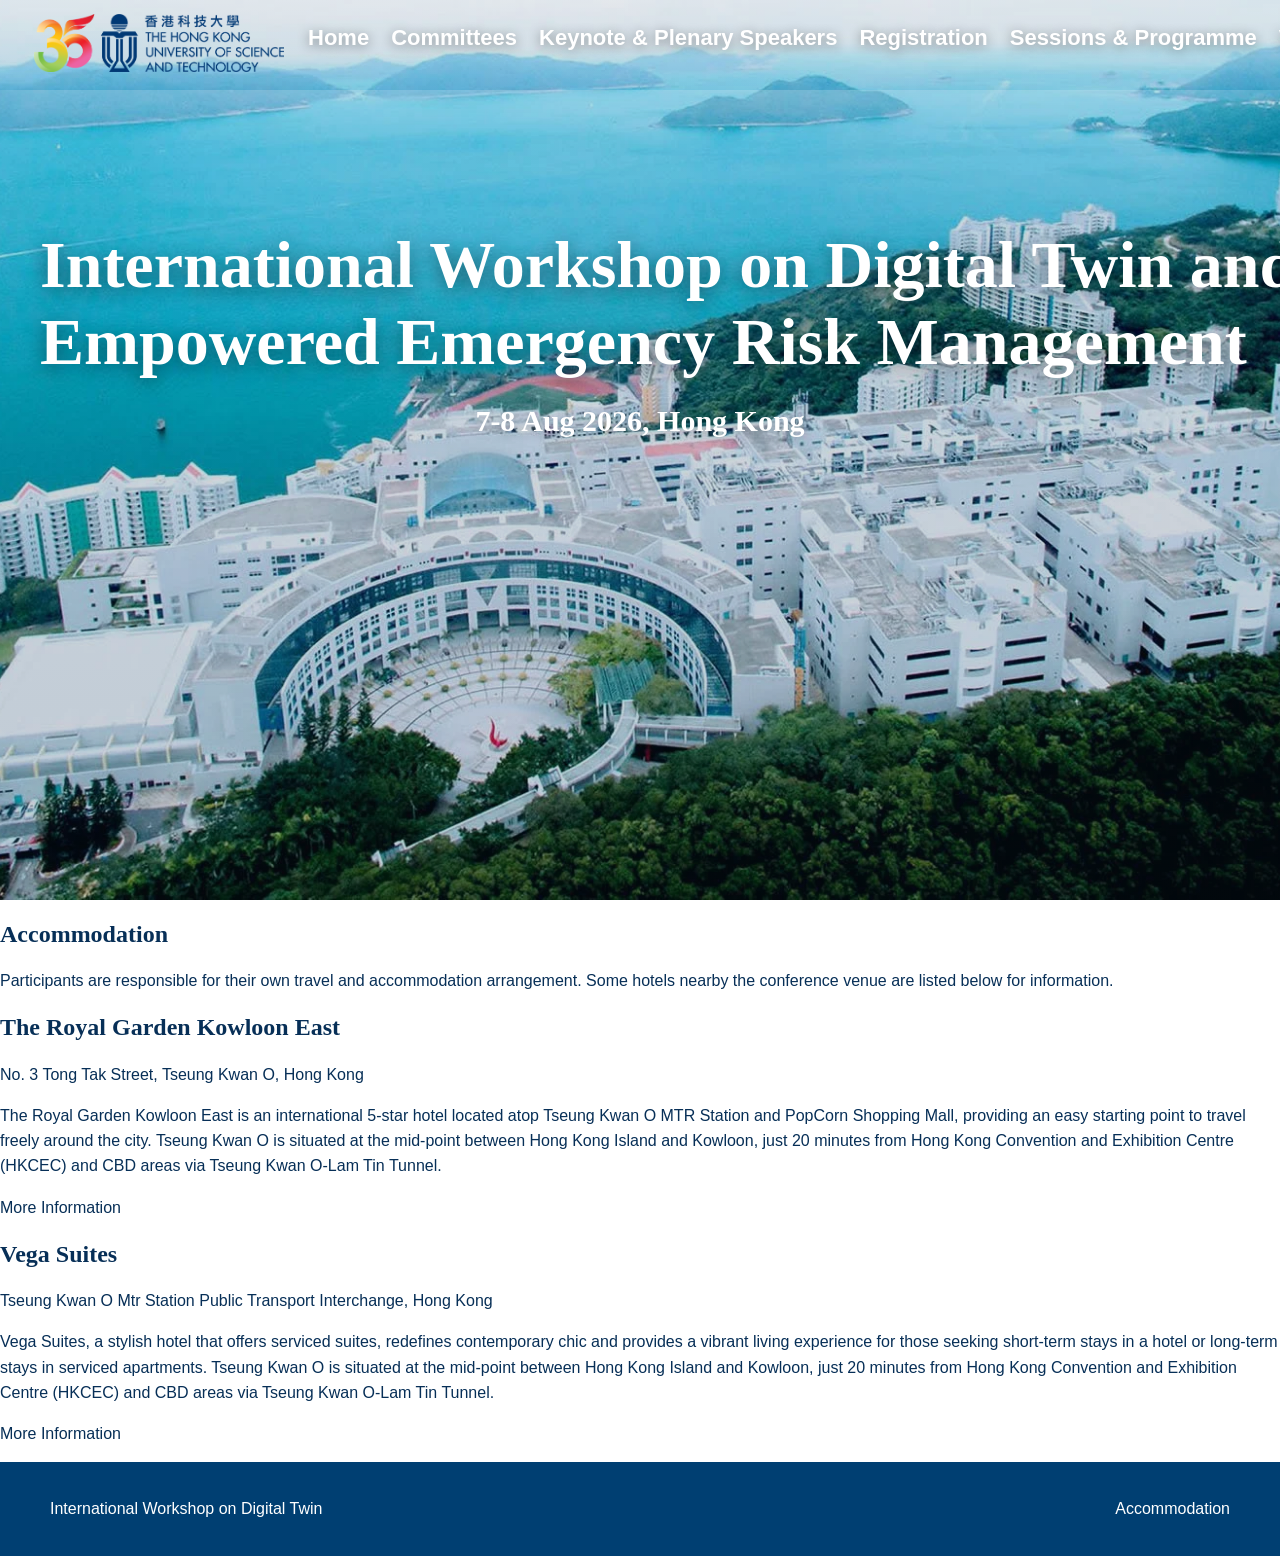
==== commit bfec25f1: "Add files via upload" ====
--- a/accommodation.html
+++ b/accommodation.html
@@ -4,7 +4,7 @@
   <meta charset="utf-8">
   <meta name="viewport" content="width=device-width, initial-scale=1">
   <title>Accommodation | International Workshop on Digital Twin</title>
-  <link rel="stylesheet" href="./assets/styles.css?v=23">
+  <link rel="stylesheet" href="./assets/styles.css?v=24">
 </head>
 <body data-page="accommodation" class="home-page">
   <header class="site-header home-header">
@@ -22,14 +22,23 @@
       <p class="hero-date">7-8 Aug 2026, Hong Kong</p>
     </div>
   </section>
-  <main class="main">
-    <div class="page-title"><h1>Accommodation</h1><p>Participants are encouraged to arrange accommodation early. Suggested hotels and travel notes will be updated here.</p></div>
-    <section class="grid">
-      <article class="card"><h2>Near HKUST</h2><p>Hotel options in Tseung Kwan O, Sai Kung, and nearby districts may provide convenient access to campus.</p></article>
-      <article class="card"><h2>In Kowloon</h2><p>Kowloon hotel options offer broader transport links and access to dining and cultural areas.</p></article>
-      <article class="card"><h2>Travel Notes</h2><p>Participants should check visa, airport transfer, and local transport arrangements before departure.</p></article>
+  <main class="content-main">
+    <section class="content-panel accommodation-panel">
+      <h1>Accommodation</h1>
+      <p>Participants are responsible for their own travel and accommodation arrangement. Some hotels nearby the conference venue are listed below for information.</p>
+      <article class="hotel-block">
+        <h2>The Royal Garden Kowloon East</h2>
+        <p>No. 3 Tong Tak Street, Tseung Kwan O, Hong Kong</p>
+        <p>The Royal Garden Kowloon East is an international 5-star hotel located atop Tseung Kwan O MTR Station and PopCorn Shopping Mall, providing an easy starting point to travel freely around the city. Tseung Kwan O is situated at the mid-point between Hong Kong Island and Kowloon, just 20 minutes from Hong Kong Convention and Exhibition Centre (HKCEC) and CBD areas via Tseung Kwan O-Lam Tin Tunnel.</p>
+        <p><a href="https://www.rgke.com.hk/" target="_blank" rel="noopener">More Information</a></p>
+      </article>
+      <article class="hotel-block">
+        <h2>Vega Suites</h2>
+        <p>Tseung Kwan O Mtr Station Public Transport Interchange, Hong Kong</p>
+        <p>Vega Suites, a stylish hotel that offers serviced suites, redefines contemporary chic and provides a vibrant living experience for those seeking short-term stays in a hotel or long-term stays in serviced apartments. Tseung Kwan O is situated at the mid-point between Hong Kong Island and Kowloon, just 20 minutes from Hong Kong Convention and Exhibition Centre (HKCEC) and CBD areas via Tseung Kwan O-Lam Tin Tunnel.</p>
+        <p><a href="https://www.vegasuites.com.hk/" target="_blank" rel="noopener">More Information</a></p>
+      </article>
     </section>
-    <section class="notice"><h2>More Information</h2><p>Detailed accommodation suggestions, reservation links, and campus transport instructions will be provided closer to the workshop date.</p></section>
   </main>
   <footer class="site-footer"><div class="footer-inner"><p>International Workshop on Digital Twin</p><p>Accommodation</p></div></footer>
   <script src="assets/site.js"></script>
--- a/assets/styles.css
+++ b/assets/styles.css
@@ -141,20 +141,29 @@
   height: auto;
 }
 
+.nav-toggle-checkbox {
+  position: absolute;
+  inline-size: 1px;
+  block-size: 1px;
+  opacity: 0;
+  pointer-events: none;
+}
+
 .nav-toggle {
   display: none;
   appearance: none;
   border: 1px solid rgba(255, 255, 255, 0.48);
   border-radius: 999px;
-  background: rgba(255, 255, 255, 0.22);
-  color: #ffffff;
+  background: rgba(255, 255, 255, 0.78);
+  color: #000000;
   font: inherit;
   font-size: 16px;
   font-weight: 800;
   line-height: 1;
   padding: 10px 18px;
-  text-shadow: 0 2px 10px rgba(0, 0, 0, 0.35);
+  text-shadow: none;
   cursor: pointer;
+  user-select: none;
 }
 
 .nav-toggle::before {
@@ -164,9 +173,9 @@
   height: 12px;
   margin-right: 9px;
   background:
-    linear-gradient(#fff, #fff) 0 0 / 100% 2px no-repeat,
-    linear-gradient(#fff, #fff) 0 5px / 100% 2px no-repeat,
-    linear-gradient(#fff, #fff) 0 10px / 100% 2px no-repeat;
+    linear-gradient(#000, #000) 0 0 / 100% 2px no-repeat,
+    linear-gradient(#000, #000) 0 5px / 100% 2px no-repeat,
+    linear-gradient(#000, #000) 0 10px / 100% 2px no-repeat;
   vertical-align: -1px;
 }
 
@@ -749,7 +758,8 @@
     backdrop-filter: blur(8px);
   }
 
-  .home-header.nav-open .home-nav {
+  .home-header.nav-open .home-nav,
+  .nav-toggle-checkbox:checked ~ .home-nav {
     display: flex !important;
   }
 
@@ -813,6 +823,13 @@
   }
 }
 
+@media (min-width: 851px) {
+  .nav-toggle,
+  .nav-toggle-checkbox {
+    display: none !important;
+  }
+}
+
 @media (max-width: 540px) {
   .masthead,
   .nav,
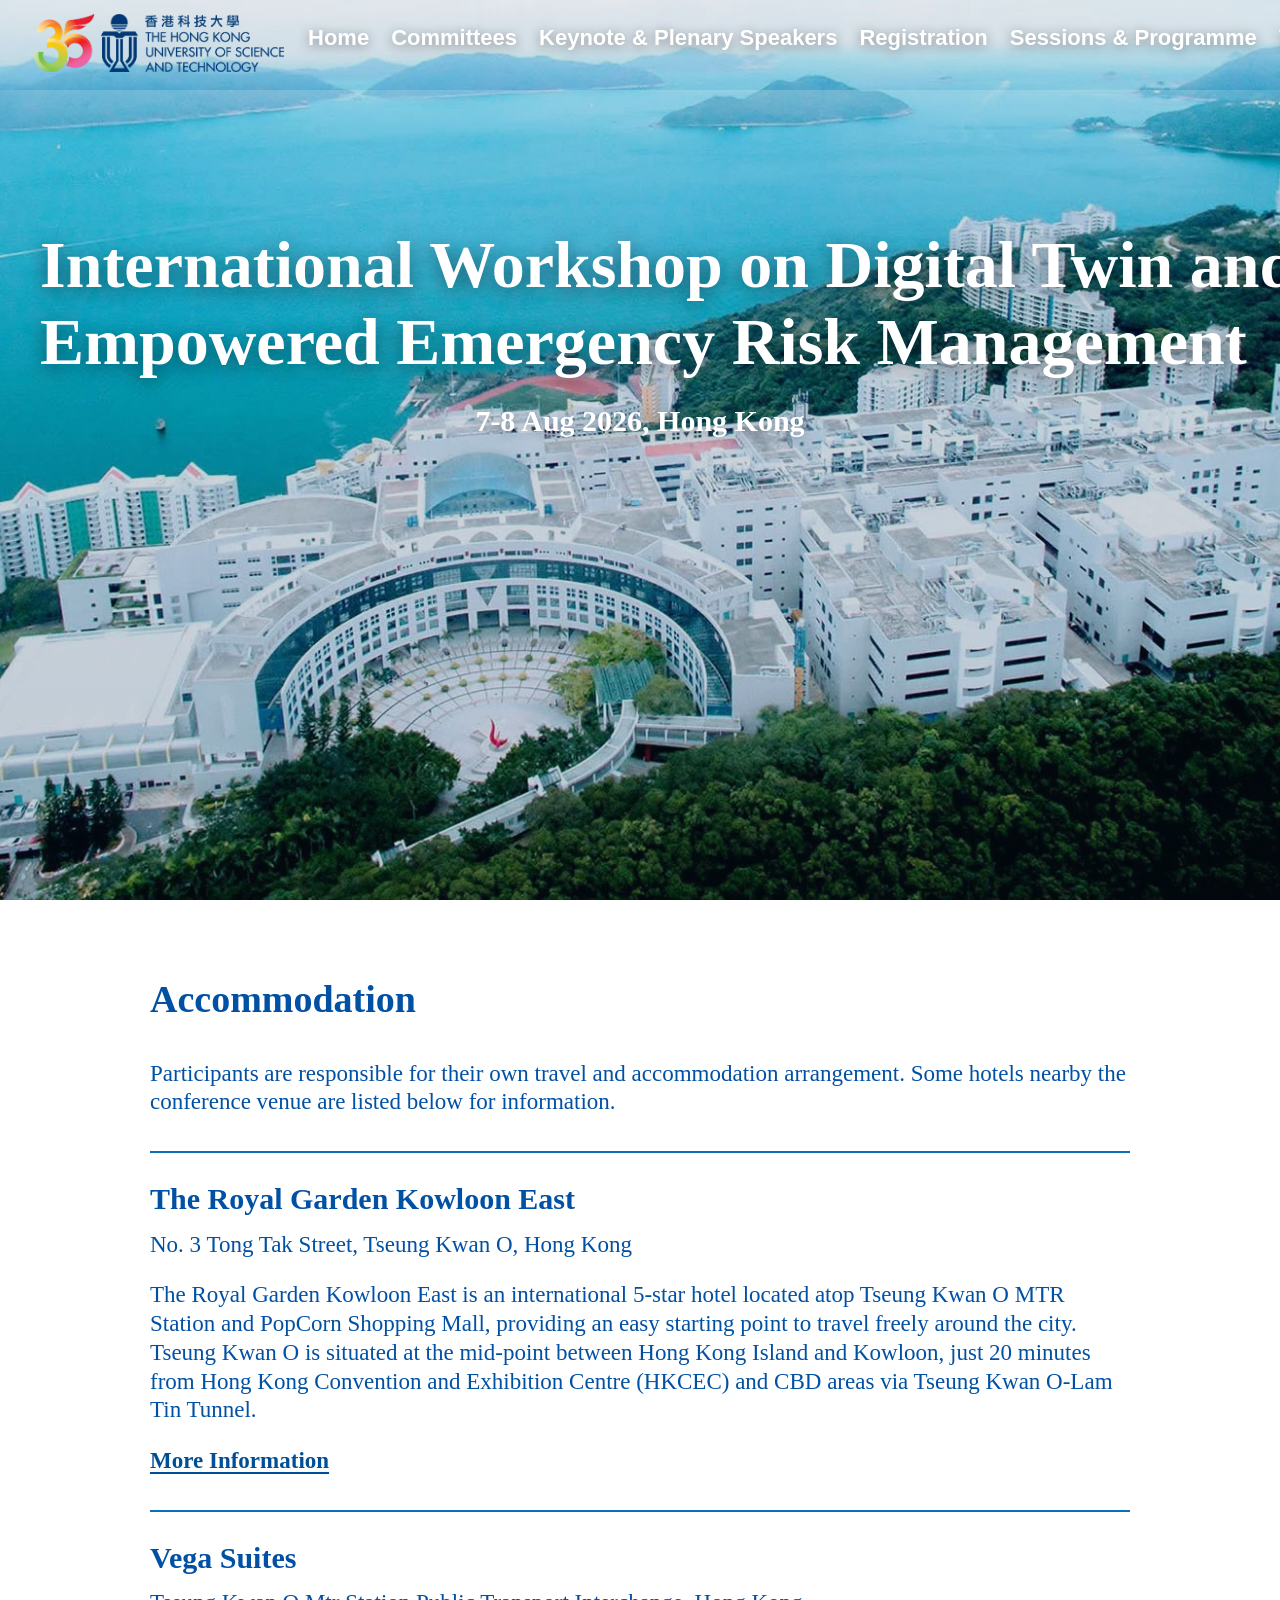
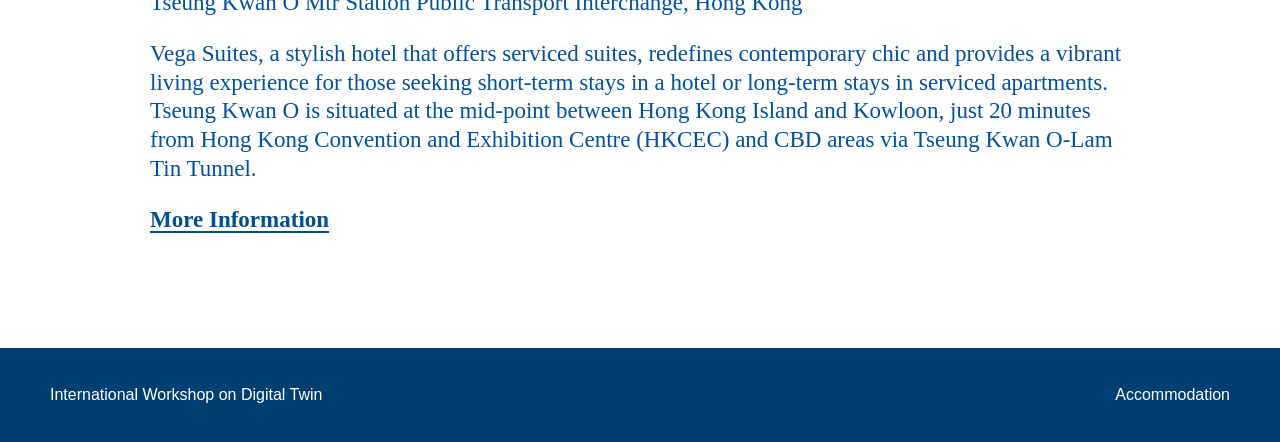
==== commit 3b87d65e: "Add files via upload" ====
--- a/accommodation.html
+++ b/accommodation.html
@@ -1,10 +1,10 @@
-﻿<!doctype html>
+<!doctype html>
 <html lang="en">
 <head>
   <meta charset="utf-8">
   <meta name="viewport" content="width=device-width, initial-scale=1">
   <title>Accommodation | International Workshop on Digital Twin</title>
-  <link rel="stylesheet" href="./assets/styles.css?v=24">
+  <link rel="stylesheet" href="./assets/styles.css?v=26">
 </head>
 <body data-page="accommodation" class="home-page">
   <header class="site-header home-header">
@@ -22,6 +22,7 @@
       <p class="hero-date">7-8 Aug 2026, Hong Kong</p>
     </div>
   </section>
+
   <main class="content-main">
     <section class="content-panel accommodation-panel">
       <h1>Accommodation</h1>
@@ -30,7 +31,7 @@
         <h2>The Royal Garden Kowloon East</h2>
         <p>No. 3 Tong Tak Street, Tseung Kwan O, Hong Kong</p>
         <p>The Royal Garden Kowloon East is an international 5-star hotel located atop Tseung Kwan O MTR Station and PopCorn Shopping Mall, providing an easy starting point to travel freely around the city. Tseung Kwan O is situated at the mid-point between Hong Kong Island and Kowloon, just 20 minutes from Hong Kong Convention and Exhibition Centre (HKCEC) and CBD areas via Tseung Kwan O-Lam Tin Tunnel.</p>
-        <p><a href="https://www.rgke.com.hk/" target="_blank" rel="noopener">More Information</a></p>
+        <p><a href="https://rgke.com.hk/en/overview" target="_blank" rel="noopener">More Information</a></p>
       </article>
       <article class="hotel-block">
         <h2>Vega Suites</h2>
@@ -40,10 +41,8 @@
       </article>
     </section>
   </main>
+
   <footer class="site-footer"><div class="footer-inner"><p>International Workshop on Digital Twin</p><p>Accommodation</p></div></footer>
   <script src="assets/site.js"></script>
 </body>
 </html>
-
-
-
--- a/assets/styles.css
+++ b/assets/styles.css
@@ -324,6 +324,46 @@
   max-height: 90px;
 }
 
+.contact-panel {
+  max-width: 980px;
+  margin: 64px auto 0;
+  padding-top: 34px;
+  border-top: 2px solid rgba(13, 110, 184, 0.22);
+  color: #0050a4;
+  font-family: Georgia, "Times New Roman", serif;
+}
+
+.contact-panel h2 {
+  margin: 0 0 24px;
+  color: #1d5f95;
+  font-size: 30px;
+  line-height: 1.1;
+}
+
+.contact-list {
+  display: grid;
+  gap: 12px;
+  max-width: 540px;
+}
+
+.contact-row {
+  display: grid;
+  grid-template-columns: 180px 1fr;
+  gap: 18px;
+  align-items: baseline;
+  color: #111111;
+  font-size: 23px;
+  line-height: 1.25;
+}
+
+.contact-row strong {
+  font-weight: 800;
+}
+
+.contact-row a {
+  color: #111111;
+}
+
 .registration-main {
   background: #ffffff;
   padding: 58px 28px 78px;
@@ -413,6 +453,144 @@
   background: #004f96;
 }
 
+.important-dates-panel {
+  margin-top: 70px;
+}
+
+.important-dates-panel h1 {
+  margin-bottom: 24px;
+}
+
+.important-dates-table {
+  width: 100%;
+  border-collapse: collapse;
+  color: #111111;
+  font-size: 24px;
+  line-height: 1.25;
+  border: 1px solid #d8dfe5;
+}
+
+.important-dates-table th,
+.important-dates-table td {
+  padding: 16px 18px;
+  text-align: left;
+  vertical-align: middle;
+  border: 1px solid #d8dfe5;
+}
+
+.important-dates-table th,
+.important-dates-table td:first-child,
+.important-dates-table td:last-child {
+  font-weight: 800;
+}
+
+.content-main {
+  background: #ffffff;
+  padding: 78px 28px 92px;
+}
+
+.content-panel {
+  max-width: 980px;
+  margin: 0 auto;
+  color: #0050a4;
+  font-family: Georgia, "Times New Roman", serif;
+}
+
+.content-panel h1 {
+  margin: 0 0 38px;
+  color: #0050a4;
+  font-size: 38px;
+  line-height: 1.15;
+}
+
+.section-icon {
+  display: inline-block;
+  margin-right: 18px;
+  color: #005cae;
+  font-family: "Aptos", "Segoe UI", sans-serif;
+  font-size: 34px;
+  vertical-align: 2px;
+}
+
+.committee-row {
+  display: grid;
+  grid-template-columns: minmax(220px, 0.7fr) minmax(0, 1.3fr);
+  gap: 46px;
+  color: #0050a4;
+  font-size: 25px;
+  line-height: 1.25;
+}
+
+.updating {
+  margin: 34px 0 0;
+  color: #0050a4;
+  font-size: 25px;
+}
+
+.speaker-table {
+  width: 100%;
+  border-collapse: collapse;
+  color: #0050a4;
+  font-size: 22px;
+  line-height: 1.25;
+  border: 1px solid #cdd9e4;
+  box-shadow: 0 8px 26px rgba(7, 47, 87, 0.08);
+}
+
+.speaker-table th {
+  background: #132f42;
+  color: #ffffff;
+  font-weight: 700;
+}
+
+.speaker-table th,
+.speaker-table td {
+  padding: 16px 20px;
+  border: 1px solid #cdd9e4;
+  text-align: left;
+  vertical-align: middle;
+}
+
+.session-list {
+  display: grid;
+  gap: 24px;
+}
+
+.session-list p {
+  margin: 0;
+  color: #0050a4;
+  font-size: 21px;
+  line-height: 1.25;
+}
+
+.venue-panel p,
+.accommodation-panel p {
+  margin: 0 0 22px;
+  color: #0050a4;
+  font-size: 23px;
+  line-height: 1.25;
+}
+
+.venue-panel a,
+.accommodation-panel a {
+  color: #004f96;
+  font-weight: 700;
+  text-decoration: underline;
+  text-underline-offset: 4px;
+}
+
+.hotel-block {
+  margin-top: 34px;
+  padding-top: 28px;
+  border-top: 2px solid #0d6eb8;
+}
+
+.hotel-block h2 {
+  margin: 0 0 14px;
+  color: #0050a4;
+  font-size: 30px;
+}
+
 .hero-video {
   position: absolute;
   inset: 0;
@@ -881,4 +1059,19 @@
   .partners-panel h2 {
     font-size: 28px;
   }
-}
+
+  .contact-row {
+    grid-template-columns: 1fr;
+    gap: 2px;
+    font-size: 20px;
+  }
+
+  .important-dates-table {
+    font-size: 18px;
+  }
+
+  .important-dates-table th,
+  .important-dates-table td {
+    padding: 12px 10px;
+  }
+}
